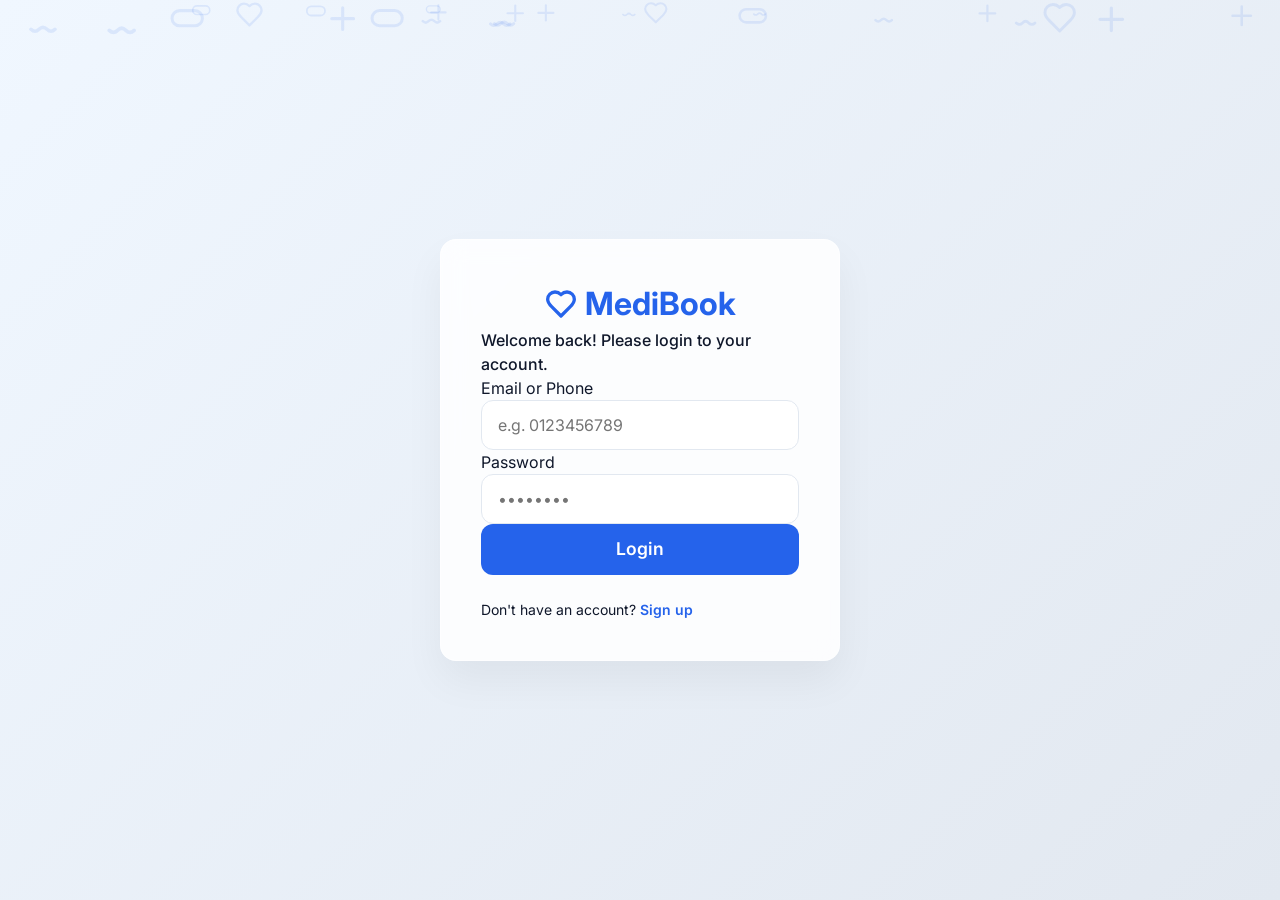
==== pages/booking.html @ 401bebbe "fix front end" ====
<!DOCTYPE html>
<html lang="en">
<head>
    <meta charset="UTF-8">
    <meta name="viewport" content="width=device-width, initial-scale=1.0">
    <title>Confirm Booking | MediBook</title>
    <link rel="stylesheet" href="../css/style.css">
    <link href="https://fonts.googleapis.com/css2?family=Inter:wght@400;500;600;700&display=swap" rel="stylesheet">
    <style>
        .booking-summary {
            background: #f0f7ff;
            border: 1px dashed var(--primary);
            padding: 2rem;
            border-radius: var(--radius-lg);
            margin-bottom: 2rem;
            display: flex;
            align-items: center;
            gap: 2rem;
        }
        
        .booking-summary img {
            width: 100px;
            height: 100px;
            border-radius: 50%;
            object-fit: cover;
            border: 4px solid white;
            box-shadow: var(--shadow);
        }

        .booking-summary h3 {
            font-size: 1.5rem;
            margin-bottom: 0.5rem;
            color: var(--text-primary);
        }

        .booking-summary .details {
            font-size: 1rem;
            color: var(--text-secondary);
        }

        .form-grid {
            display: grid; 
            grid-template-columns: 1fr 1fr; 
            gap: 1.5rem;
        }

        @media (max-width: 768px) {
            .booking-summary {
                flex-direction: column;
                text-align: center;
                padding: 1.5rem;
                gap: 1rem;
            }
            .booking-summary img {
                width: 100px;
                height: 100px;
            }
            .form-grid {
                grid-template-columns: 1fr;
            }
            .booking-footer {
                flex-direction: column;
                gap: 1.5rem;
                text-align: center;
            }
            .booking-footer .btn {
                width: 100%;
            }
        }
    </style>
</head>
<body>
    <div id="particles-container"></div>
    <main class="main-content">
        <div class="container fade-in" style="max-width: 650px;">
            <div class="card">
                <header style="margin-bottom: 2rem; text-align: center;">
                    <h1 style="font-size: 2rem; font-weight: 800; margin-bottom: 0.5rem;">Complete your Booking</h1>
                    <p class="text-secondary">Please review the details and provide patient information.</p>
                </header>
                
                <div id="summaryContainer">
                    <!-- Summary will be injected here -->
                </div>

                <form id="bookingForm">
                    <div class="form-grid">
                        <div class="form-group">
                            <label class="form-label" style="display: block; font-weight: 600; margin-bottom: 0.5rem; color: var(--text-secondary);">Patient Full Name</label>
                            <input type="text" class="form-input" required id="patientName" placeholder="Full name">
                        </div>
                        <div class="form-group">
                            <label class="form-label" style="display: block; font-weight: 600; margin-bottom: 0.5rem; color: var(--text-secondary);">Phone Number</label>
                            <input type="tel" class="form-input" required id="patientPhone" placeholder="01XXXXXXXXX">
                        </div>
                    </div>
                    
                    <div class="form-group" style="margin-top: 1.5rem;">
                        <label class="form-label" style="display: block; font-weight: 600; margin-bottom: 0.5rem; color: var(--text-secondary);">Reason for Visit (Optional)</label>
                        <textarea class="form-input" rows="3" placeholder="Briefly describe your symptoms..."></textarea>
                    </div>

                    <div class="booking-footer" style="margin-top: 2.5rem; display: flex; justify-content: space-between; align-items: center; border-top: 1px solid var(--border); padding-top: 2rem;">
                        <p class="text-secondary" style="font-size: 0.875rem;">By clicking confirm, you agree to our terms.</p>
                        <button type="submit" class="btn btn-primary btn-lg" style="padding: 1rem 2rem;">Confirm & Track Appointment</button>
                    </div>
                </form>
            </div>
        </div>
    </main>


    <script src="../js/data.js"></script>
    <script src="../js/main.js"></script>
    <script>
        const urlParams = new URLSearchParams(window.location.search);
        const doctorId = parseInt(urlParams.get('id'));
        const slot = urlParams.get('slot');
        const doctor = doctorsData.find(d => d.id === doctorId);

        if (!doctor || !slot) {
            window.location.href = 'home.html';
        }

        document.getElementById('summaryContainer').innerHTML = `
            <div class="booking-summary">
                <img src="${doctor.image}" alt="${doctor.name}">
                <div>
                    <h3>${doctor.name}</h3>
                    <div class="details">
                    <p>${doctor.specialty} • <strong>${slot}</strong> Today</p>
                    <p style="color: var(--primary); font-weight: 700; font-size: 1.25rem; margin-top: 0.5rem;">Price: ${doctor.price}</p>
                </div>
            </div>
        `;

        document.getElementById('bookingForm').addEventListener('submit', (e) => {
            e.preventDefault();
            
            const appointment = {
                id: 'APT-' + Date.now(),
                doctorId: doctor.id,
                doctorName: doctor.name,
                doctorImage: doctor.image,
                specialty: doctor.specialty,
                slot: slot,
                patientName: document.getElementById('patientName').value,
                patientPhone: document.getElementById('patientPhone').value,
                date: new Date().toLocaleDateString(),
                status: 'Waiting',
                queueNumber: Math.floor(Math.random() * 20) + 1,
                peopleAhead: Math.floor(Math.random() * 10) + 5,
                waitTime: 0 // Will be calculated dynamically in track page
            };

            // Save to appointments
            const apps = AppStore.appointments;
            apps.push(appointment);
            AppStore.appointments = apps;

            // Redirect to tracking page
            window.location.href = `track.html?id=${appointment.id}`;
        });
    </script>
</body>
</html>
---- css/style.css ----
/* 
  Medical Appointment & Queue Tracking System - Design System 
  Pure CSS3 (Flexbox + Grid)
*/

:root {
  /* Colors */
  --primary: #2563eb;
  --primary-hover: #1d4ed8;
  --secondary: #10b981;
  --secondary-hover: #059669;
  --accent: #f59e0b;
  --background: #f8fafc;
  --surface: #ffffff;
  --text-primary: #0f172a;
  --text-secondary: #64748b;
  --text-muted: #94a3b8;
  --border: #e2e8f0;
  --danger: #ef4444;
  --success: #10b981;
  
  /* Shadows */
  --shadow-sm: 0 1px 2px 0 rgb(0 0 0 / 0.05);
  --shadow: 0 4px 6px -1px rgb(0 0 0 / 0.1), 0 2px 4px -2px rgb(0 0 0 / 0.1);
  --shadow-lg: 0 10px 15px -3px rgb(0 0 0 / 0.1), 0 4px 6px -4px rgb(0 0 0 / 0.1);
  
  /* Radii */
  --radius: 0.75rem;
  --radius-lg: 1rem;
  --radius-full: 9999px;

  /* Transitions */
  --transition: all 0.3s cubic-bezier(0.4, 0, 0.2, 1);
}

/* Reset */
* {
  margin: 0;
  padding: 0;
  box-sizing: border-box;
}

body {
  font-family: 'Inter', -apple-system, BlinkMacSystemFont, "Segoe UI", Roboto, sans-serif;
  background-color: var(--background);
  color: var(--text-primary);
  line-height: 1.5;
  -webkit-font-smoothing: antialiased;
}

        /* Particles Container */
#particles-container {
    position: fixed;
    top: 0;
    left: 0;
    width: 100%;
    height: 100%;
    pointer-events: none;
    z-index: -1;
    overflow: hidden;
}

.particle {
    position: absolute;
    opacity: 0.1;
    animation: float 15s linear infinite;
    color: var(--primary);
}

@keyframes float {
    0% { transform: translateY(110vh) rotate(0deg); opacity: 0; }
    10% { opacity: 0.15; }
    90% { opacity: 0.15; }
    100% { transform: translateY(-10vh) rotate(360deg); opacity: 0; }
}

a {
  text-decoration: none;
  color: inherit;
}

ul {
  list-style: none;
}

button, input, select {
  font: inherit;
  border: none;
  outline: none;
}

/* Layout */
.container {
  width: 100%;
  max-width: 1200px;
  margin: 0 auto;
  padding: 0 1.5rem;
}

.main-content {
  padding-top: 6rem;
  padding-bottom: 5rem;
  min-height: 80vh;
}

/* Navbar */
.navbar {
  position: fixed;
  top: 0;
  left: 0;
  right: 0;
  height: 4.5rem;
  background: rgba(255, 255, 255, 0.8);
  backdrop-filter: blur(12px);
  -webkit-backdrop-filter: blur(12px);
  border-bottom: 1px solid var(--border);
  z-index: 1000;
  display: flex;
  align-items: center;
}

.navbar .container {
  display: flex;
  justify-content: space-between;
  align-items: center;
}

.logo {
  font-size: 1.5rem;
  font-weight: 700;
  color: var(--primary);
  display: flex;
  align-items: center;
  gap: 0.5rem;
  z-index: 1001;
}

.nav-links {
  display: flex;
  gap: 2rem;
  align-items: center;
}

.nav-link {
  font-weight: 500;
  color: var(--text-secondary);
  transition: var(--transition);
}

.nav-link:hover, .nav-link.active {
  color: var(--primary);
}

/* Mobile Menu Toggle */
.mobile-toggle {
  display: none;
  background: none;
  border: none;
  color: var(--text-primary);
  cursor: pointer;
  z-index: 1001;
}

/* Buttons */
.btn {
  display: inline-flex;
  align-items: center;
  justify-content: center;
  padding: 0.75rem 1.5rem;
  border-radius: var(--radius);
  font-weight: 600;
  cursor: pointer;
  transition: var(--transition);
  gap: 0.5rem;
  border: 1px solid transparent;
}

.btn-primary {
  background-color: var(--primary);
  color: white;
}

.btn-primary:hover {
  background-color: var(--primary-hover);
  transform: translateY(-2px);
  box-shadow: var(--shadow-lg);
}

.btn-secondary {
  background-color: var(--secondary);
  color: white;
}

.btn-secondary:hover {
  background-color: var(--secondary-hover);
  transform: translateY(-2px);
  box-shadow: var(--shadow-lg);
}

.btn-outline {
  background-color: transparent;
  border: 1px solid var(--border);
  color: var(--text-secondary);
}

.btn-outline:hover {
  border-color: var(--primary);
  color: var(--primary);
  background: rgba(37, 99, 235, 0.05);
}

.btn-danger-outline {
  background-color: transparent;
  border: 1px solid #fee2e2;
  color: var(--danger);
}

.btn-danger-outline:hover {
  background-color: var(--danger);
  color: white;
  border-color: var(--danger);
}

/* Cards */
.card {
  background: var(--surface);
  border-radius: var(--radius-lg);
  padding: 1.5rem;
  border: 1px solid var(--border);
  box-shadow: var(--shadow-sm);
  transition: var(--transition);
}

.card:hover {
  box-shadow: var(--shadow-lg);
  transform: translateY(-4px);
}

/* Doctor Card */
.doctor-card {
  display: flex;
  flex-direction: column;
  height: 100%;
}

.doctor-image {
  width: 100%;
  aspect-ratio: 1;
  border-radius: var(--radius);
  object-fit: cover;
  margin-bottom: 1rem;
}

.doctor-info h3 {
  font-size: 1.25rem;
  margin-bottom: 0.25rem;
}

.specialty {
  color: var(--primary);
  font-size: 0.875rem;
  font-weight: 600;
  margin-bottom: 0.5rem;
  display: block;
}

/* Forms */
.form-input {
  width: 100%;
  padding: 0.75rem 1rem;
  border-radius: var(--radius);
  border: 1px solid var(--border);
  background: white;
  transition: var(--transition);
}

.form-input:focus {
  border-color: var(--primary);
  outline: none;
  box-shadow: 0 0 0 4px rgba(37, 99, 235, 0.1);
}

/* Modal System */
.modal-overlay {
  position: fixed;
  top: 0;
  left: 0;
  right: 0;
  bottom: 0;
  background: rgba(15, 23, 42, 0.6);
  backdrop-filter: blur(4px);
  display: flex;
  align-items: center;
  justify-content: center;
  z-index: 2000;
  padding: 1.5rem;
  opacity: 0;
  visibility: hidden;
  transition: all 0.3s ease;
}

.modal-overlay.active {
  opacity: 1;
  visibility: visible;
}

.modal-content {
  background: white;
  border-radius: var(--radius-lg);
  width: 100%;
  max-width: 450px;
  padding: 2rem;
  box-shadow: var(--shadow-lg);
  transform: scale(0.9);
  transition: all 0.3s cubic-bezier(0.34, 1.56, 0.64, 1);
}

.modal-overlay.active .modal-content {
  transform: scale(1);
}

.modal-header {
  margin-bottom: 1.5rem;
  text-align: center;
}

.modal-icon {
  width: 60px;
  height: 60px;
  background: #fee2e2;
  color: var(--danger);
  border-radius: 50%;
  display: flex;
  align-items: center;
  justify-content: center;
  margin: 0 auto 1rem;
}

.modal-title {
  font-size: 1.25rem;
  font-weight: 700;
  color: var(--text-primary);
}

.modal-body {
  color: var(--text-secondary);
  text-align: center;
  margin-bottom: 2rem;
  line-height: 1.6;
}

.modal-footer {
  display: grid;
  grid-template-columns: 1fr 1fr;
  gap: 1rem;
}

/* Responsive Grid */
.grid {
  display: grid;
  gap: 1.5rem;
}

.grid-cols-4 { grid-template-columns: repeat(4, minmax(0, 1fr)); }

@media (max-width: 1024px) {
  .grid-cols-4 { grid-template-columns: repeat(3, minmax(0, 1fr)); }
}

@media (max-width: 768px) {
  .grid-cols-4 { grid-template-columns: repeat(2, minmax(0, 1fr)); }
  
  .mobile-toggle { display: block; }
  
  .nav-links {
    position: fixed;
    top: 4.5rem;
    left: 0;
    right: 0;
    background: white;
    flex-direction: column;
    padding: 2rem;
    border-bottom: 1px solid var(--border);
    transform: translateY(-150%);
    transition: transform 0.4s cubic-bezier(0.4, 0, 0.2, 1);
    box-shadow: var(--shadow-lg);
    gap: 1rem;
  }
  
  .nav-links.active {
    transform: translateY(0);
  }

  .nav-link {
    width: 100%;
    text-align: center;
    padding: 0.75rem;
    font-size: 1.125rem;
  }
}

@media (max-width: 480px) {
  .grid-cols-4 { grid-template-columns: 1fr; }
  .navbar .container { padding: 0 1rem; }
  .main-content { padding-top: 5rem; }
  .modal-footer { grid-template-columns: 1fr; }
  
  .btn { width: 100%; }
}

/* Animations */
@keyframes fadeIn {
  from { opacity: 0; }
  to { opacity: 1; }
}

.fade-in {
  animation: fadeIn 0.5s ease-out;
}
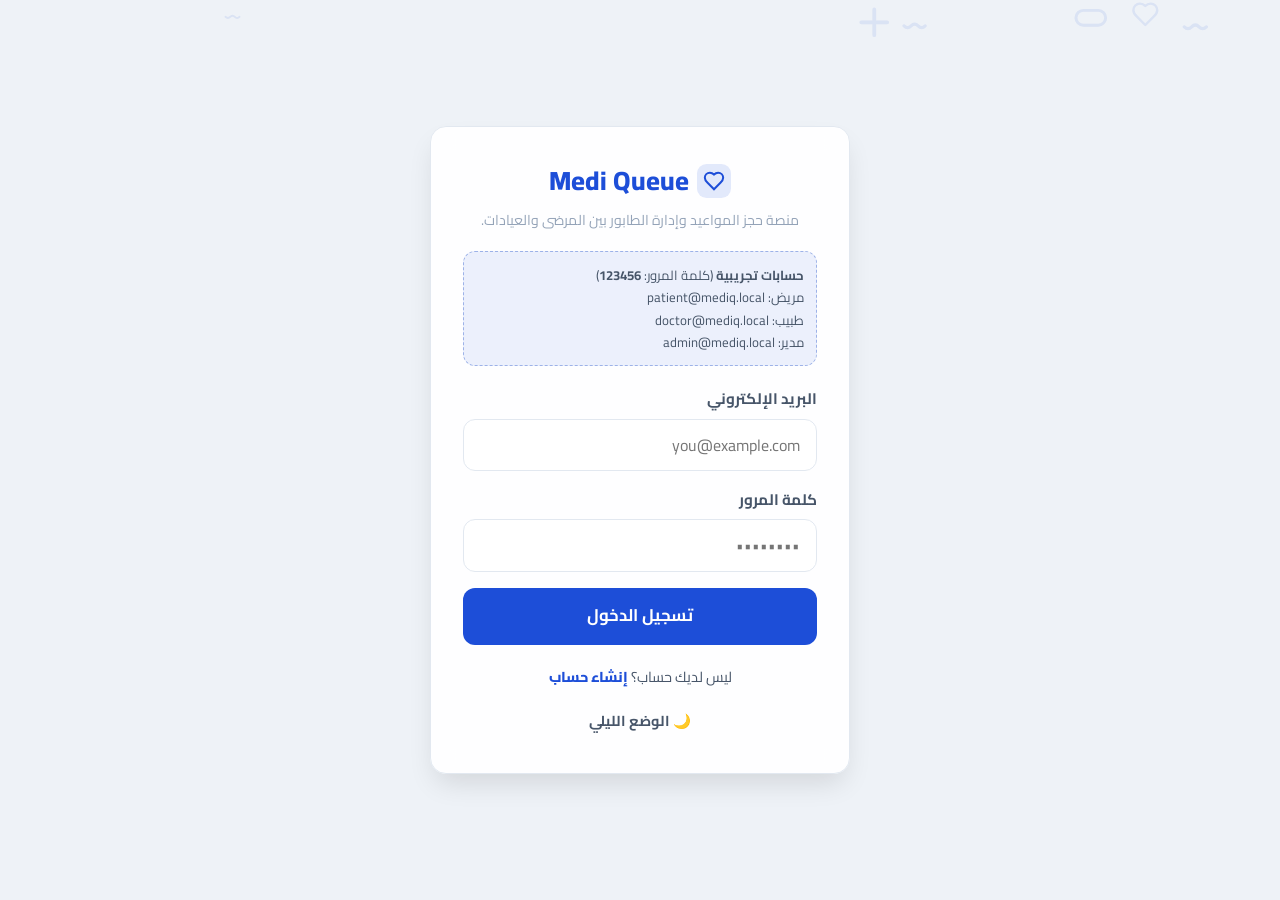
==== commit 2c5cb8d0: "Add New Pages" ====
--- a/pages/booking.html
+++ b/pages/booking.html
@@ -1,166 +1,165 @@
 <!DOCTYPE html>
-<html lang="en">
+<html lang="ar" dir="rtl">
 <head>
-    <meta charset="UTF-8">
-    <meta name="viewport" content="width=device-width, initial-scale=1.0">
-    <title>Confirm Booking | MediBook</title>
-    <link rel="stylesheet" href="../css/style.css">
-    <link href="https://fonts.googleapis.com/css2?family=Inter:wght@400;500;600;700&display=swap" rel="stylesheet">
-    <style>
-        .booking-summary {
-            background: #f0f7ff;
-            border: 1px dashed var(--primary);
-            padding: 2rem;
-            border-radius: var(--radius-lg);
-            margin-bottom: 2rem;
-            display: flex;
-            align-items: center;
-            gap: 2rem;
-        }
-        
-        .booking-summary img {
-            width: 100px;
-            height: 100px;
-            border-radius: 50%;
-            object-fit: cover;
-            border: 4px solid white;
-            box-shadow: var(--shadow);
-        }
-
-        .booking-summary h3 {
-            font-size: 1.5rem;
-            margin-bottom: 0.5rem;
-            color: var(--text-primary);
-        }
-
-        .booking-summary .details {
-            font-size: 1rem;
-            color: var(--text-secondary);
-        }
-
-        .form-grid {
-            display: grid; 
-            grid-template-columns: 1fr 1fr; 
-            gap: 1.5rem;
-        }
-
-        @media (max-width: 768px) {
-            .booking-summary {
-                flex-direction: column;
-                text-align: center;
-                padding: 1.5rem;
-                gap: 1rem;
-            }
-            .booking-summary img {
-                width: 100px;
-                height: 100px;
-            }
-            .form-grid {
-                grid-template-columns: 1fr;
-            }
-            .booking-footer {
-                flex-direction: column;
-                gap: 1.5rem;
-                text-align: center;
-            }
-            .booking-footer .btn {
-                width: 100%;
-            }
-        }
-    </style>
+  <meta charset="UTF-8" />
+  <meta name="viewport" content="width=device-width, initial-scale=1.0" />
+  <title>تأكيد الحجز | Medi Queue</title>
+  <link rel="stylesheet" href="../css/style.css" />
+  <style>
+    .booking-summary {
+      background: color-mix(in srgb, var(--primary) 8%, transparent);
+      border: 1px dashed color-mix(in srgb, var(--primary) 35%, var(--border));
+      padding: 1.5rem;
+      border-radius: var(--radius-lg);
+      margin-block-end: 1.5rem;
+      display: flex;
+      align-items: center;
+      gap: 1.25rem;
+      flex-wrap: wrap;
+    }
+    .booking-summary img {
+      width: 96px;
+      height: 96px;
+      border-radius: 50%;
+      object-fit: cover;
+      border: 4px solid var(--surface);
+      box-shadow: var(--shadow);
+    }
+    .form-grid {
+      display: grid;
+      grid-template-columns: 1fr 1fr;
+      gap: 1rem;
+    }
+    .booking-footer {
+      margin-top: 1.75rem;
+      display: flex;
+      justify-content: space-between;
+      align-items: center;
+      gap: 1rem;
+      flex-wrap: wrap;
+      border-top: 1px solid var(--border);
+      padding-top: 1.5rem;
+    }
+    @media (max-width: 720px) {
+      .form-grid {
+        grid-template-columns: 1fr;
+      }
+      .booking-summary {
+        justify-content: center;
+        text-align: center;
+      }
+    }
+  </style>
 </head>
 <body>
-    <div id="particles-container"></div>
-    <main class="main-content">
-        <div class="container fade-in" style="max-width: 650px;">
-            <div class="card">
-                <header style="margin-bottom: 2rem; text-align: center;">
-                    <h1 style="font-size: 2rem; font-weight: 800; margin-bottom: 0.5rem;">Complete your Booking</h1>
-                    <p class="text-secondary">Please review the details and provide patient information.</p>
-                </header>
-                
-                <div id="summaryContainer">
-                    <!-- Summary will be injected here -->
-                </div>
+  <div id="particles-container"></div>
+  <main class="main-content">
+    <div class="container fade-in" style="max-width: 700px">
+      <div class="card">
+        <header style="margin-block-end: 1.5rem; text-align: center">
+          <h1 style="font-size: 1.65rem; font-weight: 900; margin-block-end: 0.35rem">إتمام الحجز</h1>
+          <p class="text-secondary">راجع بيانات الطبيب ثم أدخل بياناتك للتأكيد.</p>
+        </header>
 
-                <form id="bookingForm">
-                    <div class="form-grid">
-                        <div class="form-group">
-                            <label class="form-label" style="display: block; font-weight: 600; margin-bottom: 0.5rem; color: var(--text-secondary);">Patient Full Name</label>
-                            <input type="text" class="form-input" required id="patientName" placeholder="Full name">
-                        </div>
-                        <div class="form-group">
-                            <label class="form-label" style="display: block; font-weight: 600; margin-bottom: 0.5rem; color: var(--text-secondary);">Phone Number</label>
-                            <input type="tel" class="form-input" required id="patientPhone" placeholder="01XXXXXXXXX">
-                        </div>
-                    </div>
-                    
-                    <div class="form-group" style="margin-top: 1.5rem;">
-                        <label class="form-label" style="display: block; font-weight: 600; margin-bottom: 0.5rem; color: var(--text-secondary);">Reason for Visit (Optional)</label>
-                        <textarea class="form-input" rows="3" placeholder="Briefly describe your symptoms..."></textarea>
-                    </div>
+        <div id="summaryContainer"></div>
 
-                    <div class="booking-footer" style="margin-top: 2.5rem; display: flex; justify-content: space-between; align-items: center; border-top: 1px solid var(--border); padding-top: 2rem;">
-                        <p class="text-secondary" style="font-size: 0.875rem;">By clicking confirm, you agree to our terms.</p>
-                        <button type="submit" class="btn btn-primary btn-lg" style="padding: 1rem 2rem;">Confirm & Track Appointment</button>
-                    </div>
-                </form>
+        <form id="bookingForm">
+          <div class="form-grid">
+            <div class="form-group">
+              <label class="form-label" for="patientName">الاسم الكامل</label>
+              <input class="form-input" required id="patientName" placeholder="الاسم كما في الهوية" />
             </div>
-        </div>
-    </main>
+            <div class="form-group">
+              <label class="form-label" for="patientPhone">رقم الجوال</label>
+              <input class="form-input" type="tel" required id="patientPhone" placeholder="05xxxxxxxx" />
+            </div>
+          </div>
+          <div class="form-group">
+            <label class="form-label" for="reason">سبب الزيارة (اختياري)</label>
+            <textarea class="form-input" id="reason" rows="3" placeholder="صف أعراضك باختصار…"></textarea>
+          </div>
 
+          <div class="booking-footer">
+            <p class="text-secondary" style="font-size: 0.88rem; flex: 1; min-width: 220px">
+              بالضغط على «تأكيد الحجز» فإنك توافق على سياسة الحجز التجريبية للمنصة.
+            </p>
+            <button type="submit" class="btn btn-primary btn-lg">تأكيد الحجز</button>
+          </div>
+        </form>
+      </div>
+    </div>
+  </main>
 
-    <script src="../js/data.js"></script>
-    <script src="../js/main.js"></script>
-    <script>
-        const urlParams = new URLSearchParams(window.location.search);
-        const doctorId = parseInt(urlParams.get('id'));
-        const slot = urlParams.get('slot');
-        const doctor = doctorsData.find(d => d.id === doctorId);
+  <script src="../js/data.js"></script>
+  <script src="../js/main.js"></script>
+  <script>
+    var urlParams = new URLSearchParams(window.location.search);
+    var doctorId = parseInt(urlParams.get('id'), 10);
+    var slot = urlParams.get('slot');
+    var doctor = AppStore.getDoctors().find(function (d) {
+      return d.id === doctorId;
+    });
 
-        if (!doctor || !slot) {
-            window.location.href = 'home.html';
-        }
+    if (!doctor || !slot) {
+      window.location.href = 'home.html';
+    } else {
+      var clinic = getClinicById(doctor.clinicId);
+      document.getElementById('summaryContainer').innerHTML =
+        '<div class="booking-summary">' +
+        '<img src="' +
+        doctor.image +
+        '" alt="" />' +
+        '<div style="flex:1;min-width:200px">' +
+        '<h3 style="font-size:1.25rem;font-weight:900;margin-block-end:0.35rem">' +
+        doctor.name +
+        '</h3>' +
+        '<p class="text-secondary" style="font-weight:700">' +
+        doctor.specialty +
+        ' • ' +
+        (clinic ? clinic.name : '') +
+        '</p>' +
+        '<p class="text-secondary" style="margin-top:0.45rem">الموعد: <strong>' +
+        slot +
+        '</strong> (اليوم)</p>' +
+        '<p style="margin-top:0.55rem;color:var(--primary);font-weight:900">' +
+        'سعر الكشف: ' +
+        formatDoctorPrice(doctor) +
+        '</p></div></div>';
 
-        document.getElementById('summaryContainer').innerHTML = `
-            <div class="booking-summary">
-                <img src="${doctor.image}" alt="${doctor.name}">
-                <div>
-                    <h3>${doctor.name}</h3>
-                    <div class="details">
-                    <p>${doctor.specialty} • <strong>${slot}</strong> Today</p>
-                    <p style="color: var(--primary); font-weight: 700; font-size: 1.25rem; margin-top: 0.5rem;">Price: ${doctor.price}</p>
-                </div>
-            </div>
-        `;
+      var u = AppStore.currentUser;
+      if (u && u.name) document.getElementById('patientName').value = u.name;
+      if (u && u.phone) document.getElementById('patientPhone').value = u.phone;
+    }
 
-        document.getElementById('bookingForm').addEventListener('submit', (e) => {
-            e.preventDefault();
-            
-            const appointment = {
-                id: 'APT-' + Date.now(),
-                doctorId: doctor.id,
-                doctorName: doctor.name,
-                doctorImage: doctor.image,
-                specialty: doctor.specialty,
-                slot: slot,
-                patientName: document.getElementById('patientName').value,
-                patientPhone: document.getElementById('patientPhone').value,
-                date: new Date().toLocaleDateString(),
-                status: 'Waiting',
-                queueNumber: Math.floor(Math.random() * 20) + 1,
-                peopleAhead: Math.floor(Math.random() * 10) + 5,
-                waitTime: 0 // Will be calculated dynamically in track page
-            };
-
-            // Save to appointments
-            const apps = AppStore.appointments;
-            apps.push(appointment);
-            AppStore.appointments = apps;
-
-            // Redirect to tracking page
-            window.location.href = `track.html?id=${appointment.id}`;
-        });
-    </script>
+    document.getElementById('bookingForm').addEventListener('submit', function (e) {
+      e.preventDefault();
+      var clinic = getClinicById(doctor.clinicId);
+      var user = AppStore.currentUser;
+      var peopleAhead = Math.floor(Math.random() * 8) + 3;
+      var appointment = {
+        id: 'APT-' + Date.now(),
+        doctorId: doctor.id,
+        doctorName: doctor.name,
+        doctorImage: doctor.image,
+        clinicName: clinic ? clinic.name : '',
+        specialty: doctor.specialty,
+        slot: slot,
+        patientName: document.getElementById('patientName').value.trim(),
+        patientPhone: document.getElementById('patientPhone').value.trim(),
+        patientUserId: user ? user.id : null,
+        reason: document.getElementById('reason').value.trim(),
+        date: new Date().toLocaleDateString('ar-SA'),
+        status: 'confirmed',
+        visitStatus: 'queued',
+        queueNumber: peopleAhead + 1,
+        peopleAhead: peopleAhead,
+        queuePhase: 'waiting',
+      };
+      var apps = AppStore.appointments;
+      apps.push(appointment);
+      AppStore.appointments = apps;
+      window.location.href = 'track.html?id=' + encodeURIComponent(appointment.id);
+    });
+  </script>
 </body>
 </html>
--- a/css/style.css
+++ b/css/style.css
@@ -1,77 +1,62 @@
-/* 
-  Medical Appointment & Queue Tracking System - Design System 
-  Pure CSS3 (Flexbox + Grid)
+/*
+  Medi Queue — نظام تصميم عربي RTL + وضع ليلي
 */
 
+@import url('https://fonts.googleapis.com/css2?family=Cairo:wght@400;500;600;700;800&family=Tajawal:wght@400;500;700;800&display=swap');
+
 :root {
-  /* Colors */
-  --primary: #2563eb;
-  --primary-hover: #1d4ed8;
-  --secondary: #10b981;
-  --secondary-hover: #059669;
-  --accent: #f59e0b;
-  --background: #f8fafc;
+  --primary: #1d4ed8;
+  --primary-hover: #1e40af;
+  --secondary: #059669;
+  --secondary-hover: #047857;
+  --accent: #d97706;
+  --background: #eef2f7;
   --surface: #ffffff;
   --text-primary: #0f172a;
-  --text-secondary: #64748b;
+  --text-secondary: #475569;
   --text-muted: #94a3b8;
   --border: #e2e8f0;
-  --danger: #ef4444;
-  --success: #10b981;
-  
-  /* Shadows */
+  --danger: #dc2626;
+  --success: #059669;
   --shadow-sm: 0 1px 2px 0 rgb(0 0 0 / 0.05);
-  --shadow: 0 4px 6px -1px rgb(0 0 0 / 0.1), 0 2px 4px -2px rgb(0 0 0 / 0.1);
-  --shadow-lg: 0 10px 15px -3px rgb(0 0 0 / 0.1), 0 4px 6px -4px rgb(0 0 0 / 0.1);
-  
-  /* Radii */
+  --shadow: 0 4px 6px -1px rgb(0 0 0 / 0.08), 0 2px 4px -2px rgb(0 0 0 / 0.08);
+  --shadow-lg: 0 14px 28px -6px rgb(0 0 0 / 0.12);
   --radius: 0.75rem;
   --radius-lg: 1rem;
   --radius-full: 9999px;
-
-  /* Transitions */
-  --transition: all 0.3s cubic-bezier(0.4, 0, 0.2, 1);
-}
-
-/* Reset */
+  --transition: all 0.28s cubic-bezier(0.4, 0, 0.2, 1);
+  --font: 'Cairo', 'Tajawal', system-ui, sans-serif;
+}
+
+html.dark {
+  --background: #0f172a;
+  --surface: #1e293b;
+  --text-primary: #f1f5f9;
+  --text-secondary: #cbd5e1;
+  --text-muted: #94a3b8;
+  --border: #334155;
+  --shadow-sm: 0 1px 2px 0 rgb(0 0 0 / 0.35);
+  --shadow: 0 8px 24px -6px rgb(0 0 0 / 0.45);
+  --shadow-lg: 0 20px 40px -12px rgb(0 0 0 / 0.55);
+}
+
 * {
   margin: 0;
   padding: 0;
   box-sizing: border-box;
 }
 
+html {
+  scroll-behavior: smooth;
+}
+
 body {
-  font-family: 'Inter', -apple-system, BlinkMacSystemFont, "Segoe UI", Roboto, sans-serif;
+  font-family: var(--font);
   background-color: var(--background);
   color: var(--text-primary);
-  line-height: 1.5;
+  line-height: 1.65;
   -webkit-font-smoothing: antialiased;
-}
-
-        /* Particles Container */
-#particles-container {
-    position: fixed;
-    top: 0;
-    left: 0;
-    width: 100%;
-    height: 100%;
-    pointer-events: none;
-    z-index: -1;
-    overflow: hidden;
-}
-
-.particle {
-    position: absolute;
-    opacity: 0.1;
-    animation: float 15s linear infinite;
-    color: var(--primary);
-}
-
-@keyframes float {
-    0% { transform: translateY(110vh) rotate(0deg); opacity: 0; }
-    10% { opacity: 0.15; }
-    90% { opacity: 0.15; }
-    100% { transform: translateY(-10vh) rotate(360deg); opacity: 0; }
+  text-align: start;
 }
 
 a {
@@ -83,160 +68,242 @@
   list-style: none;
 }
 
-button, input, select {
+button,
+input,
+select,
+textarea {
   font: inherit;
   border: none;
   outline: none;
 }
 
-/* Layout */
+img {
+  max-width: 100%;
+  display: block;
+}
+
 .container {
   width: 100%;
-  max-width: 1200px;
-  margin: 0 auto;
-  padding: 0 1.5rem;
+  max-width: 1180px;
+  margin-inline: auto;
+  padding-inline: 1.25rem;
 }
 
 .main-content {
-  padding-top: 6rem;
-  padding-bottom: 5rem;
-  min-height: 80vh;
+  padding-block: 6rem 4rem;
+  min-height: 82vh;
+}
+
+/* Particles */
+#particles-container {
+  position: fixed;
+  inset: 0;
+  pointer-events: none;
+  z-index: -1;
+  overflow: hidden;
+}
+
+.particle {
+  position: absolute;
+  opacity: 0.09;
+  animation: float 16s linear infinite;
+  color: var(--primary);
+}
+
+@keyframes float {
+  0% {
+    transform: translateY(110vh) rotate(0deg);
+    opacity: 0;
+  }
+  12% {
+    opacity: 0.12;
+  }
+  88% {
+    opacity: 0.12;
+  }
+  100% {
+    transform: translateY(-12vh) rotate(360deg);
+    opacity: 0;
+  }
 }
 
 /* Navbar */
 .navbar {
   position: fixed;
-  top: 0;
-  left: 0;
-  right: 0;
-  height: 4.5rem;
-  background: rgba(255, 255, 255, 0.8);
-  backdrop-filter: blur(12px);
-  -webkit-backdrop-filter: blur(12px);
+  inset-block-start: 0;
+  inset-inline: 0;
+  height: 4.25rem;
+  background: color-mix(in srgb, var(--surface) 88%, transparent);
+  backdrop-filter: blur(14px);
+  -webkit-backdrop-filter: blur(14px);
   border-bottom: 1px solid var(--border);
   z-index: 1000;
   display: flex;
   align-items: center;
 }
 
-.navbar .container {
-  display: flex;
+.navbar-inner {
+  display: flex;
+  align-items: center;
   justify-content: space-between;
-  align-items: center;
+  gap: 1rem;
 }
 
 .logo {
-  font-size: 1.5rem;
-  font-weight: 700;
+  font-size: 1.2rem;
+  font-weight: 800;
   color: var(--primary);
-  display: flex;
-  align-items: center;
-  gap: 0.5rem;
-  z-index: 1001;
+  display: inline-flex;
+  align-items: center;
+  gap: 0.45rem;
+}
+
+.logo-mark {
+  display: inline-flex;
+  align-items: center;
+  justify-content: center;
+  width: 2.1rem;
+  height: 2.1rem;
+  border-radius: 0.6rem;
+  background: color-mix(in srgb, var(--primary) 12%, transparent);
 }
 
 .nav-links {
   display: flex;
-  gap: 2rem;
-  align-items: center;
+  align-items: center;
+  gap: 1.25rem;
 }
 
 .nav-link {
-  font-weight: 500;
+  font-weight: 600;
   color: var(--text-secondary);
   transition: var(--transition);
-}
-
-.nav-link:hover, .nav-link.active {
+  padding: 0.35rem 0.25rem;
+}
+
+.nav-link:hover,
+.nav-link.active {
   color: var(--primary);
 }
 
-/* Mobile Menu Toggle */
+.nav-user {
+  font-size: 0.9rem;
+  color: var(--text-muted);
+}
+
+.nav-greet {
+  font-weight: 600;
+  color: var(--text-secondary);
+}
+
 .mobile-toggle {
   display: none;
-  background: none;
-  border: none;
+  background: transparent;
+  border: 1px solid var(--border);
+  border-radius: var(--radius);
   color: var(--text-primary);
   cursor: pointer;
-  z-index: 1001;
-}
-
-/* Buttons */
+  padding: 0.35rem 0.45rem;
+}
+
 .btn {
   display: inline-flex;
   align-items: center;
   justify-content: center;
-  padding: 0.75rem 1.5rem;
+  padding: 0.65rem 1.25rem;
   border-radius: var(--radius);
-  font-weight: 600;
+  font-weight: 700;
   cursor: pointer;
   transition: var(--transition);
-  gap: 0.5rem;
+  gap: 0.45rem;
   border: 1px solid transparent;
+  text-align: center;
+}
+
+.btn-sm {
+  padding: 0.45rem 0.9rem;
+  font-size: 0.9rem;
+}
+
+.btn-lg {
+  padding: 0.85rem 1.5rem;
+  font-size: 1.05rem;
 }
 
 .btn-primary {
-  background-color: var(--primary);
-  color: white;
+  background: var(--primary);
+  color: #fff;
 }
 
 .btn-primary:hover {
-  background-color: var(--primary-hover);
-  transform: translateY(-2px);
+  background: var(--primary-hover);
+  transform: translateY(-1px);
   box-shadow: var(--shadow-lg);
 }
 
 .btn-secondary {
-  background-color: var(--secondary);
-  color: white;
+  background: var(--secondary);
+  color: #fff;
 }
 
 .btn-secondary:hover {
-  background-color: var(--secondary-hover);
-  transform: translateY(-2px);
+  background: var(--secondary-hover);
+  transform: translateY(-1px);
   box-shadow: var(--shadow-lg);
 }
 
 .btn-outline {
-  background-color: transparent;
-  border: 1px solid var(--border);
+  background: transparent;
+  border-color: var(--border);
   color: var(--text-secondary);
 }
 
 .btn-outline:hover {
   border-color: var(--primary);
   color: var(--primary);
-  background: rgba(37, 99, 235, 0.05);
+  background: color-mix(in srgb, var(--primary) 6%, transparent);
+}
+
+.btn-ghost {
+  background: transparent;
+  border: 1px solid transparent;
+  color: var(--text-secondary);
+}
+
+.btn-ghost:hover {
+  border-color: var(--border);
+  color: var(--text-primary);
 }
 
 .btn-danger-outline {
-  background-color: transparent;
-  border: 1px solid #fee2e2;
+  background: transparent;
+  border: 1px solid color-mix(in srgb, var(--danger) 35%, var(--border));
   color: var(--danger);
 }
 
 .btn-danger-outline:hover {
-  background-color: var(--danger);
-  color: white;
+  background: var(--danger);
+  color: #fff;
   border-color: var(--danger);
 }
 
-/* Cards */
+.btn-block {
+  width: 100%;
+}
+
 .card {
   background: var(--surface);
   border-radius: var(--radius-lg);
-  padding: 1.5rem;
+  padding: 1.35rem;
   border: 1px solid var(--border);
   box-shadow: var(--shadow-sm);
   transition: var(--transition);
 }
 
 .card:hover {
-  box-shadow: var(--shadow-lg);
-  transform: translateY(-4px);
-}
-
-/* Doctor Card */
+  box-shadow: var(--shadow);
+}
+
 .doctor-card {
   display: flex;
   flex-direction: column;
@@ -248,55 +315,91 @@
   aspect-ratio: 1;
   border-radius: var(--radius);
   object-fit: cover;
-  margin-bottom: 1rem;
+  margin-block-end: 1rem;
 }
 
 .doctor-info h3 {
-  font-size: 1.25rem;
-  margin-bottom: 0.25rem;
+  font-size: 1.15rem;
+  margin-block-end: 0.35rem;
 }
 
 .specialty {
   color: var(--primary);
-  font-size: 0.875rem;
-  font-weight: 600;
-  margin-bottom: 0.5rem;
+  font-size: 0.88rem;
+  font-weight: 700;
+  margin-block-end: 0.45rem;
   display: block;
 }
 
-/* Forms */
-.form-input {
+.form-group {
+  margin-block-end: 1rem;
+}
+
+.form-label {
+  display: block;
+  font-weight: 700;
+  margin-block-end: 0.45rem;
+  color: var(--text-secondary);
+  font-size: 0.95rem;
+}
+
+.form-input,
+.form-select {
   width: 100%;
   padding: 0.75rem 1rem;
   border-radius: var(--radius);
   border: 1px solid var(--border);
-  background: white;
+  background: var(--surface);
+  color: var(--text-primary);
   transition: var(--transition);
 }
 
-.form-input:focus {
+.form-input:focus,
+.form-select:focus {
   border-color: var(--primary);
-  outline: none;
-  box-shadow: 0 0 0 4px rgba(37, 99, 235, 0.1);
-}
-
-/* Modal System */
+  box-shadow: 0 0 0 4px color-mix(in srgb, var(--primary) 18%, transparent);
+}
+
+.text-secondary {
+  color: var(--text-secondary);
+}
+
+.text-center {
+  text-align: center;
+}
+
+.mb-4 {
+  margin-block-end: 1.5rem;
+}
+
+.mt-4 {
+  margin-block-start: 1.5rem;
+}
+
+/* Grid */
+.grid {
+  display: grid;
+  gap: 1.25rem;
+}
+
+.grid-cols-4 {
+  grid-template-columns: repeat(4, minmax(0, 1fr));
+}
+
+/* Modal */
 .modal-overlay {
   position: fixed;
-  top: 0;
-  left: 0;
-  right: 0;
-  bottom: 0;
-  background: rgba(15, 23, 42, 0.6);
+  inset: 0;
+  background: rgb(15 23 42 / 0.55);
   backdrop-filter: blur(4px);
   display: flex;
   align-items: center;
   justify-content: center;
   z-index: 2000;
-  padding: 1.5rem;
+  padding: 1.25rem;
   opacity: 0;
   visibility: hidden;
-  transition: all 0.3s ease;
+  transition: opacity 0.25s ease, visibility 0.25s ease;
 }
 
 .modal-overlay.active {
@@ -305,14 +408,15 @@
 }
 
 .modal-content {
-  background: white;
+  background: var(--surface);
   border-radius: var(--radius-lg);
   width: 100%;
-  max-width: 450px;
-  padding: 2rem;
+  max-width: 440px;
+  padding: 1.75rem;
   box-shadow: var(--shadow-lg);
-  transform: scale(0.9);
-  transition: all 0.3s cubic-bezier(0.34, 1.56, 0.64, 1);
+  transform: scale(0.94);
+  transition: transform 0.28s cubic-bezier(0.34, 1.45, 0.64, 1);
+  border: 1px solid var(--border);
 }
 
 .modal-overlay.active .modal-content {
@@ -320,101 +424,451 @@
 }
 
 .modal-header {
-  margin-bottom: 1.5rem;
+  margin-block-end: 1.25rem;
   text-align: center;
 }
 
 .modal-icon {
-  width: 60px;
-  height: 60px;
+  width: 56px;
+  height: 56px;
   background: #fee2e2;
   color: var(--danger);
   border-radius: 50%;
   display: flex;
   align-items: center;
   justify-content: center;
-  margin: 0 auto 1rem;
+  margin-inline: auto;
+  margin-block-end: 0.85rem;
 }
 
 .modal-title {
-  font-size: 1.25rem;
-  font-weight: 700;
-  color: var(--text-primary);
+  font-size: 1.2rem;
+  font-weight: 800;
 }
 
 .modal-body {
   color: var(--text-secondary);
   text-align: center;
-  margin-bottom: 2rem;
-  line-height: 1.6;
+  margin-block-end: 1.75rem;
+  line-height: 1.7;
 }
 
 .modal-footer {
   display: grid;
   grid-template-columns: 1fr 1fr;
+  gap: 0.75rem;
+}
+
+/* Status badges */
+.status-badge {
+  display: inline-flex;
+  align-items: center;
+  padding: 0.25rem 0.65rem;
+  border-radius: var(--radius-full);
+  font-size: 0.78rem;
+  font-weight: 800;
+  white-space: nowrap;
+}
+
+.status-waiting {
+  background: color-mix(in srgb, var(--accent) 18%, transparent);
+  color: #92400e;
+}
+
+.status-progress {
+  background: color-mix(in srgb, var(--primary) 14%, transparent);
+  color: var(--primary);
+}
+
+.status-yourturn {
+  background: color-mix(in srgb, var(--secondary) 18%, transparent);
+  color: #065f46;
+}
+
+.status-completed {
+  background: color-mix(in srgb, var(--text-muted) 22%, transparent);
+  color: var(--text-secondary);
+}
+
+.status-cancelled {
+  background: color-mix(in srgb, var(--danger) 16%, transparent);
+  color: #991b1b;
+}
+
+/* Progress (queue) */
+.progress-container {
+  width: min(420px, 100%);
+  margin-inline: auto;
+  margin-block: 1.25rem;
+  height: 10px;
+  border-radius: var(--radius-full);
+  background: var(--border);
+  overflow: hidden;
+}
+
+.progress-bar {
+  height: 100%;
+  width: 0%;
+  border-radius: var(--radius-full);
+  background: linear-gradient(90deg, var(--primary), var(--secondary));
+  transition: width 0.6s ease;
+}
+
+/* Toast */
+.toast {
+  position: fixed;
+  inset-block-end: 1.25rem;
+  inset-inline-end: 1.25rem;
+  z-index: 3000;
+  animation: toastIn 0.35s ease;
+}
+
+.toast-out {
+  animation: toastOut 0.35s ease forwards;
+}
+
+.toast-inner {
+  background: var(--surface);
+  padding: 0.95rem 1.25rem;
+  border-radius: var(--radius);
+  box-shadow: var(--shadow-lg);
+  border-inline-end: 4px solid var(--primary);
+  max-width: min(360px, 92vw);
+  font-weight: 600;
+  color: var(--text-primary);
+  border: 1px solid var(--border);
+}
+
+.toast-inner[data-tone='success'] {
+  border-inline-end-color: var(--secondary);
+}
+
+.toast-inner[data-tone='danger'] {
+  border-inline-end-color: var(--danger);
+}
+
+@keyframes toastIn {
+  from {
+    transform: translateY(12px);
+    opacity: 0;
+  }
+  to {
+    transform: translateY(0);
+    opacity: 1;
+  }
+}
+
+@keyframes toastOut {
+  to {
+    transform: translateY(10px);
+    opacity: 0;
+  }
+}
+
+/* Skeleton */
+.skeleton {
+  background: linear-gradient(
+    90deg,
+    color-mix(in srgb, var(--border) 80%, var(--surface)) 25%,
+    color-mix(in srgb, var(--surface) 70%, var(--border)) 50%,
+    color-mix(in srgb, var(--border) 80%, var(--surface)) 75%
+  );
+  background-size: 200% 100%;
+  animation: skeleton-loading 1.4s infinite;
+  border-radius: var(--radius);
+}
+
+@keyframes skeleton-loading {
+  0% {
+    background-position: 200% 0;
+  }
+  100% {
+    background-position: -200% 0;
+  }
+}
+
+/* Dashboard shell */
+.app-shell {
+  display: grid;
+  grid-template-columns: 260px 1fr;
+  min-height: 100vh;
+}
+
+.sidebar {
+  background: var(--surface);
+  border-inline-end: 1px solid var(--border);
+  padding: 1.25rem;
+  display: flex;
+  flex-direction: column;
   gap: 1rem;
-}
-
-/* Responsive Grid */
-.grid {
-  display: grid;
-  gap: 1.5rem;
-}
-
-.grid-cols-4 { grid-template-columns: repeat(4, minmax(0, 1fr)); }
-
+  position: sticky;
+  top: 0;
+  align-self: start;
+  min-height: 100vh;
+}
+
+.sidebar-brand {
+  display: flex;
+  gap: 0.65rem;
+  align-items: center;
+  padding-block-end: 0.5rem;
+}
+
+.sidebar-title {
+  font-weight: 800;
+  font-size: 1.05rem;
+}
+
+.sidebar-sub {
+  font-size: 0.82rem;
+  color: var(--text-muted);
+}
+
+.side-nav {
+  display: flex;
+  flex-direction: column;
+  gap: 0.35rem;
+  flex: 1;
+}
+
+.side-link {
+  padding: 0.65rem 0.85rem;
+  border-radius: var(--radius);
+  font-weight: 700;
+  color: var(--text-secondary);
+  border: 1px solid transparent;
+  transition: var(--transition);
+}
+
+.side-link:hover {
+  background: color-mix(in srgb, var(--primary) 8%, transparent);
+  color: var(--primary);
+}
+
+.side-link.active {
+  background: color-mix(in srgb, var(--primary) 12%, transparent);
+  color: var(--primary);
+  border-color: color-mix(in srgb, var(--primary) 22%, transparent);
+}
+
+.sidebar-footer {
+  display: flex;
+  flex-direction: column;
+  gap: 0.5rem;
+  margin-block-start: auto;
+}
+
+.shell-main {
+  display: flex;
+  flex-direction: column;
+  min-width: 0;
+}
+
+.topbar {
+  display: flex;
+  align-items: center;
+  gap: 0.75rem;
+  padding: 1rem 1.25rem;
+  border-bottom: 1px solid var(--border);
+  background: color-mix(in srgb, var(--surface) 92%, transparent);
+  backdrop-filter: blur(10px);
+  position: sticky;
+  top: 0;
+  z-index: 5;
+}
+
+.sidebar-toggle {
+  display: none;
+  border: 1px solid var(--border);
+  background: var(--surface);
+  border-radius: var(--radius);
+  padding: 0.35rem 0.55rem;
+  cursor: pointer;
+  font-size: 1.1rem;
+}
+
+.topbar-title {
+  font-size: 1.15rem;
+  font-weight: 800;
+}
+
+.topbar-sub {
+  font-size: 0.85rem;
+  color: var(--text-muted);
+}
+
+.dash-content {
+  padding: 1.25rem;
+  flex: 1;
+}
+
+/* Tables */
+.table-wrap {
+  overflow-x: auto;
+  border-radius: var(--radius-lg);
+  border: 1px solid var(--border);
+  background: var(--surface);
+}
+
+.data-table {
+  width: 100%;
+  border-collapse: collapse;
+  font-size: 0.92rem;
+}
+
+.data-table th,
+.data-table td {
+  padding: 0.75rem 0.85rem;
+  text-align: start;
+  border-bottom: 1px solid var(--border);
+  vertical-align: middle;
+}
+
+.data-table th {
+  background: color-mix(in srgb, var(--background) 55%, var(--surface));
+  font-weight: 800;
+  color: var(--text-secondary);
+  white-space: nowrap;
+}
+
+.data-table tr:last-child td {
+  border-bottom: none;
+}
+
+.table-actions {
+  display: flex;
+  flex-wrap: wrap;
+  gap: 0.35rem;
+}
+
+.chip-row {
+  display: flex;
+  flex-wrap: wrap;
+  gap: 0.5rem;
+}
+
+.filter-chip {
+  padding: 0.5rem 1rem;
+  border-radius: var(--radius-full);
+  border: 1px solid var(--border);
+  background: var(--surface);
+  cursor: pointer;
+  transition: var(--transition);
+  font-size: 0.85rem;
+  font-weight: 700;
+  white-space: nowrap;
+}
+
+.filter-chip.active {
+  background: var(--primary);
+  color: #fff;
+  border-color: var(--primary);
+}
+
+.section-title {
+  font-size: 1.25rem;
+  font-weight: 800;
+  margin-block: 1rem 0.75rem;
+}
+
+.fade-in {
+  animation: fadeIn 0.45s ease;
+}
+
+@keyframes fadeIn {
+  from {
+    opacity: 0;
+    transform: translateY(8px);
+  }
+  to {
+    opacity: 1;
+    transform: translateY(0);
+  }
+}
+
+/* Responsive */
 @media (max-width: 1024px) {
-  .grid-cols-4 { grid-template-columns: repeat(3, minmax(0, 1fr)); }
+  .grid-cols-4 {
+    grid-template-columns: repeat(3, minmax(0, 1fr));
+  }
+
+  .app-shell {
+    grid-template-columns: 1fr;
+  }
+
+  .sidebar {
+    position: fixed;
+    inset-block: 0;
+    inset-inline-start: 0;
+    width: min(280px, 88vw);
+    z-index: 1200;
+    transform: translateX(-100%);
+    transition: transform 0.3s ease;
+    box-shadow: var(--shadow-lg);
+  }
+
+  [dir='rtl'] .sidebar {
+    transform: translateX(100%);
+  }
+
+  .sidebar.open {
+    transform: translateX(0) !important;
+  }
+
+  .sidebar-toggle {
+    display: inline-flex;
+  }
 }
 
 @media (max-width: 768px) {
-  .grid-cols-4 { grid-template-columns: repeat(2, minmax(0, 1fr)); }
-  
-  .mobile-toggle { display: block; }
-  
+  .grid-cols-4 {
+    grid-template-columns: repeat(2, minmax(0, 1fr));
+  }
+
+  .mobile-toggle {
+    display: inline-flex;
+  }
+
   .nav-links {
     position: fixed;
-    top: 4.5rem;
-    left: 0;
-    right: 0;
-    background: white;
+    inset-inline: 0;
+    top: 4.25rem;
+    background: var(--surface);
     flex-direction: column;
-    padding: 2rem;
+    align-items: stretch;
+    padding: 1rem 1.25rem 1.25rem;
     border-bottom: 1px solid var(--border);
-    transform: translateY(-150%);
-    transition: transform 0.4s cubic-bezier(0.4, 0, 0.2, 1);
+    transform: translateY(-120%);
+    transition: transform 0.35s ease;
     box-shadow: var(--shadow-lg);
-    gap: 1rem;
-  }
-  
+    gap: 0.65rem;
+  }
+
   .nav-links.active {
     transform: translateY(0);
   }
 
   .nav-link {
+    text-align: center;
+    padding: 0.65rem;
+    font-size: 1.05rem;
+  }
+
+  .main-content {
+    padding-block: 5rem 3rem;
+  }
+
+  .modal-footer {
+    grid-template-columns: 1fr;
+  }
+}
+
+@media (max-width: 520px) {
+  .grid-cols-4 {
+    grid-template-columns: 1fr;
+  }
+
+  .btn {
     width: 100%;
-    text-align: center;
-    padding: 0.75rem;
-    font-size: 1.125rem;
-  }
-}
-
-@media (max-width: 480px) {
-  .grid-cols-4 { grid-template-columns: 1fr; }
-  .navbar .container { padding: 0 1rem; }
-  .main-content { padding-top: 5rem; }
-  .modal-footer { grid-template-columns: 1fr; }
-  
-  .btn { width: 100%; }
-}
-
-/* Animations */
-@keyframes fadeIn {
-  from { opacity: 0; }
-  to { opacity: 1; }
-}
-
-.fade-in {
-  animation: fadeIn 0.5s ease-out;
-}
-
+  }
+}
